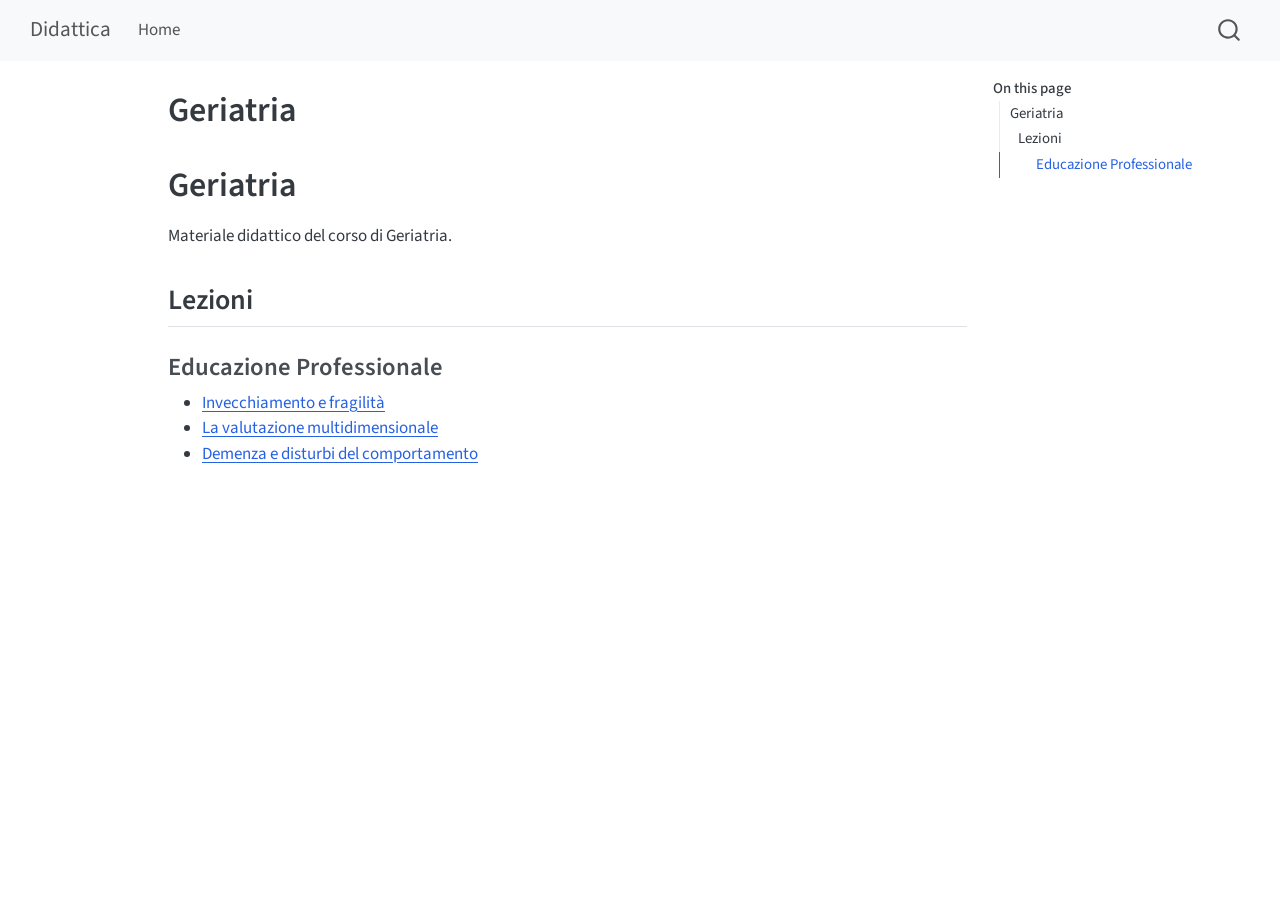
==== geriatria/index.html @ c0939ce2 "Built site for gh-pages" ====
<!DOCTYPE html>
<html xmlns="http://www.w3.org/1999/xhtml" lang="en" xml:lang="en"><head>

<meta charset="utf-8">
<meta name="generator" content="quarto-1.10.18">

<meta name="viewport" content="width=device-width, initial-scale=1.0, user-scalable=yes">


<title>Geriatria – Didattica</title>
<style>
/* Default styles provided by pandoc.
** See https://pandoc.org/MANUAL.html#variables-for-html for config info.
*/
span.smallcaps{font-variant: small-caps;}
div.columns{display: flex; gap: 1.5em;}
div.column{flex: auto;}
@media screen {
div.columns{gap: min(4vw, 1.5em);}
div.column{overflow-x: auto;}
}
div.hanging-indent{margin-left: 1.5em; text-indent: -1.5em;}
ul.task-list{list-style: none;}
ul.task-list li input[type="checkbox"] {
  width: 0.8em;
  margin: 0 0.8em 0.2em -1em; /* quarto-specific, see https://github.com/quarto-dev/quarto-cli/issues/4556 */ 
  vertical-align: middle;
}
</style>


<script src="../site_libs/quarto-nav/quarto-nav.js"></script>
<script src="../site_libs/quarto-nav/headroom.min.js"></script>
<script src="../site_libs/clipboard/clipboard.min.js"></script>
<script src="../site_libs/quarto-search/autocomplete.umd.js"></script>
<script src="../site_libs/quarto-search/fuse.min.js"></script>
<script src="../site_libs/quarto-search/quarto-search.js"></script>
<meta name="quarto:offset" content="../">
<script src="../site_libs/quarto-html/quarto.js" type="module"></script>
<script src="../site_libs/quarto-html/tabsets/tabsets.js" type="module"></script>
<script src="../site_libs/quarto-html/popper.min.js"></script>
<script src="../site_libs/quarto-html/tippy.umd.min.js"></script>
<script src="../site_libs/quarto-html/anchor.min.js"></script>
<link href="../site_libs/quarto-html/tippy.css" rel="stylesheet">
<link href="../site_libs/quarto-html/quarto-syntax-highlighting-64a204ab8560d761af7679ceaba22944.css" rel="stylesheet" id="quarto-text-highlighting-styles">
<script src="../site_libs/bootstrap/bootstrap.min.js"></script>
<link href="../site_libs/bootstrap/bootstrap-icons.css" rel="stylesheet">
<link href="../site_libs/bootstrap/bootstrap-55617497126496852ff9f5a59253c640.min.css" rel="stylesheet" append-hash="true" id="quarto-bootstrap" data-mode="light">
<script id="quarto-search-options" type="application/json">{
  "location": "navbar",
  "copy-button": false,
  "collapse-after": 3,
  "panel-placement": "end",
  "type": "overlay",
  "limit": 50,
  "keyboard-shortcut": [
    "f",
    "/",
    "s"
  ],
  "show-item-context": false,
  "language": {
    "search-no-results-text": "No results",
    "search-matching-documents-text": "matching documents",
    "search-copy-link-title": "Copy link to search",
    "search-hide-matches-text": "Hide additional matches",
    "search-more-match-text": "more match in this document",
    "search-more-matches-text": "more matches in this document",
    "search-clear-button-title": "Clear",
    "search-text-placeholder": "",
    "search-detached-cancel-button-title": "Cancel",
    "search-submit-button-title": "Submit",
    "search-label": "Search"
  }
}</script>


</head>

<body class="nav-fixed quarto-light">

<div id="quarto-search-results"></div>
  <header id="quarto-header" class="headroom fixed-top">
    <nav class="navbar navbar-expand-lg " data-bs-theme="dark">
      <div class="navbar-container container-fluid">
      <div class="navbar-brand-container mx-auto">
    <a class="navbar-brand" href="../index.html">
    <span class="navbar-title">Didattica</span>
    </a>
  </div>
            <div id="quarto-search" class="" title="Search"></div>
          <button class="navbar-toggler" type="button" data-bs-toggle="collapse" data-bs-target="#navbarCollapse" aria-controls="navbarCollapse" role="menu" aria-expanded="false" aria-label="Toggle navigation" onclick="if (window.quartoToggleHeadroom) { window.quartoToggleHeadroom(); }">
  <span class="navbar-toggler-icon"></span>
</button>
          <div class="collapse navbar-collapse" id="navbarCollapse">
            <ul class="navbar-nav navbar-nav-scroll me-auto">
  <li class="nav-item">
    <a class="nav-link" href="../index.html"> 
<span class="menu-text">Home</span></a>
  </li>  
</ul>
          </div> <!-- /navcollapse -->
            <div class="quarto-navbar-tools">
</div>
      </div> <!-- /container-fluid -->
    </nav>
</header>
<!-- content -->
<div id="quarto-content" class="quarto-container page-columns page-rows-contents page-layout-article page-navbar">
<!-- sidebar -->
<!-- margin-sidebar -->
    <div id="quarto-margin-sidebar" class="sidebar margin-sidebar">
        <nav id="TOC" role="doc-toc" class="toc-active">
    <h2 id="toc-title">On this page</h2>
   
  <ul>
  <li><a href="#geriatria" id="toc-geriatria" class="nav-link active" data-scroll-target="#geriatria">Geriatria</a>
  <ul class="collapse">
  <li><a href="#lezioni" id="toc-lezioni" class="nav-link" data-scroll-target="#lezioni">Lezioni</a>
  <ul class="collapse">
  <li><a href="#educazione-professionale" id="toc-educazione-professionale" class="nav-link" data-scroll-target="#educazione-professionale">Educazione Professionale</a></li>
  </ul></li>
  </ul></li>
  </ul>
</nav>
    </div>
<!-- main -->
<main class="content" id="quarto-document-content">

<header id="title-block-header" class="quarto-title-block default">
<div class="quarto-title">
<h1 class="title">Geriatria</h1>
</div>



<div class="quarto-title-meta">

    
  
    
  </div>
  


</header>


<section id="geriatria" class="level1">
<h1>Geriatria</h1>
<p>Materiale didattico del corso di Geriatria.</p>
<section id="lezioni" class="level2">
<h2 class="anchored" data-anchor-id="lezioni">Lezioni</h2>
<section id="educazione-professionale" class="level3">
<h3 class="anchored" data-anchor-id="educazione-professionale">Educazione Professionale</h3>
<ul>
<li><a href="../geriatria/educazione-professionale/01_invecchiamento_fragilita.html">Invecchiamento e fragilità</a></li>
<li><a href="../geriatria/educazione-professionale/02_valutazione_multidim.html">La valutazione multidimensionale</a></li>
<li><a href="../geriatria/educazione-professionale/03_demenza_BPSD.html">Demenza e disturbi del comportamento</a></li>
</ul>


</section>
</section>
</section>

</main> <!-- /main -->
<script id="quarto-html-after-body" type="application/javascript">
  window.document.addEventListener("DOMContentLoaded", function (event) {
    const icon = "";
    const anchorJS = new window.AnchorJS();
    anchorJS.options = {
      placement: 'right',
      icon: icon
    };
    anchorJS.add('.anchored');
    const isCodeAnnotation = (el) => {
      for (const clz of el.classList) {
        if (clz.startsWith('code-annotation-')) {                     
          return true;
        }
      }
      return false;
    }
    const onCopySuccess = function(e) {
      // button target
      const button = e.trigger;
      // don't keep focus
      button.blur();
      // flash "checked"
      button.classList.add('code-copy-button-checked');
      var currentTitle = button.getAttribute("title");
      button.setAttribute("title", "Copied!");
      let tooltip;
      if (window.bootstrap) {
        button.setAttribute("data-bs-toggle", "tooltip");
        button.setAttribute("data-bs-placement", "left");
        button.setAttribute("data-bs-title", "Copied!");
        tooltip = new bootstrap.Tooltip(button, 
          { trigger: "manual", 
            customClass: "code-copy-button-tooltip",
            offset: [0, -8]});
        tooltip.show();    
      }
      setTimeout(function() {
        if (tooltip) {
          tooltip.hide();
          button.removeAttribute("data-bs-title");
          button.removeAttribute("data-bs-toggle");
          button.removeAttribute("data-bs-placement");
        }
        button.setAttribute("title", currentTitle);
        button.classList.remove('code-copy-button-checked');
      }, 1000);
      // clear code selection
      e.clearSelection();
    }
    const getTextToCopy = function(trigger) {
      const outerScaffold = trigger.parentElement.cloneNode(true);
      const codeEl = outerScaffold.querySelector('code');
      for (const childEl of codeEl.children) {
        if (isCodeAnnotation(childEl)) {
          childEl.remove();
        }
      }
      return codeEl.innerText;
    }
    const clipboard = new window.ClipboardJS('.code-copy-button:not([data-in-quarto-modal])', {
      text: getTextToCopy
    });
    clipboard.on('success', onCopySuccess);
    if (window.document.getElementById('quarto-embedded-source-code-modal')) {
      const clipboardModal = new window.ClipboardJS('.code-copy-button[data-in-quarto-modal]', {
        text: getTextToCopy,
        container: window.document.getElementById('quarto-embedded-source-code-modal')
      });
      clipboardModal.on('success', onCopySuccess);
    }
      var localhostRegex = new RegExp(/^(?:http|https):\/\/localhost\:?[0-9]*\//);
      var mailtoRegex = new RegExp(/^mailto:/);
        var filterRegex = new RegExp("https:\/\/ZuccAlb89\.github\.io\/didattica\/");
      var isInternal = (href) => {
          return filterRegex.test(href) || localhostRegex.test(href) || mailtoRegex.test(href);
      }
      // Inspect non-navigation links and adorn them if external
     var links = window.document.querySelectorAll('a[href]:not(.nav-link):not(.navbar-brand):not(.toc-action):not(.sidebar-link):not(.sidebar-item-toggle):not(.pagination-link):not(.no-external):not([aria-hidden]):not(.dropdown-item):not(.quarto-navigation-tool):not(.about-link)');
      for (var i=0; i<links.length; i++) {
        const link = links[i];
        if (!isInternal(link.href)) {
          // undo the damage that might have been done by quarto-nav.js in the case of
          // links that we want to consider external
          if (link.dataset.originalHref !== undefined) {
            link.href = link.dataset.originalHref;
          }
        }
      }
    function tippyHover(el, contentFn, onTriggerFn, onUntriggerFn) {
      const config = {
        allowHTML: true,
        maxWidth: 500,
        delay: 100,
        arrow: false,
        appendTo: function(el) {
            return el.parentElement;
        },
        interactive: true,
        interactiveBorder: 10,
        theme: 'quarto',
        placement: 'bottom-start',
      };
      if (contentFn) {
        config.content = contentFn;
      }
      if (onTriggerFn) {
        config.onTrigger = onTriggerFn;
      }
      if (onUntriggerFn) {
        config.onUntrigger = onUntriggerFn;
      }
      window.tippy(el, config); 
    }
    const noterefs = window.document.querySelectorAll('a[role="doc-noteref"]');
    for (var i=0; i<noterefs.length; i++) {
      const ref = noterefs[i];
      tippyHover(ref, function() {
        // use id or data attribute instead here
        let href = ref.getAttribute('data-footnote-href') || ref.getAttribute('href');
        try { href = new URL(href).hash; } catch {}
        const id = href.replace(/^#\/?/, "");
        const note = window.document.getElementById(id);
        if (note) {
          return note.innerHTML;
        } else {
          return "";
        }
      });
    }
    const xrefs = window.document.querySelectorAll('a.quarto-xref');
    const processXRef = (id, note) => {
      // Strip column container classes
      const stripColumnClz = (el) => {
        el.classList.remove("page-full", "page-columns");
        if (el.children) {
          for (const child of el.children) {
            stripColumnClz(child);
          }
        }
      }
      stripColumnClz(note)
      if (id === null || id.startsWith('sec-')) {
        // Special case sections, only their first couple elements
        const container = document.createElement("div");
        if (note.children && note.children.length > 2) {
          container.appendChild(note.children[0].cloneNode(true));
          for (let i = 1; i < note.children.length; i++) {
            const child = note.children[i];
            if (child.tagName === "P" && child.innerText === "") {
              continue;
            } else {
              container.appendChild(child.cloneNode(true));
              break;
            }
          }
          if (window.Quarto?.typesetMath) {
            window.Quarto.typesetMath(container);
          }
          return container.innerHTML
        } else {
          if (window.Quarto?.typesetMath) {
            window.Quarto.typesetMath(note);
          }
          return note.innerHTML;
        }
      } else {
        // Remove any anchor links if they are present
        const anchorLink = note.querySelector('a.anchorjs-link');
        if (anchorLink) {
          anchorLink.remove();
        }
        if (window.Quarto?.typesetMath) {
          window.Quarto.typesetMath(note);
        }
        if (note.classList.contains("callout")) {
          return note.outerHTML;
        } else {
          return note.innerHTML;
        }
      }
    }
    for (var i=0; i<xrefs.length; i++) {
      const xref = xrefs[i];
      tippyHover(xref, undefined, function(instance) {
        instance.disable();
        let url = xref.getAttribute('href');
        let hash = undefined; 
        if (url.startsWith('#')) {
          hash = url;
        } else {
          try { hash = new URL(url).hash; } catch {}
        }
        if (hash) {
          const id = hash.replace(/^#\/?/, "");
          const note = window.document.getElementById(id);
          if (note !== null) {
            try {
              const html = processXRef(id, note.cloneNode(true));
              instance.setContent(html);
            } finally {
              instance.enable();
              instance.show();
            }
          } else {
            // See if we can fetch this
            fetch(url.split('#')[0])
            .then(res => res.text())
            .then(html => {
              const parser = new DOMParser();
              const htmlDoc = parser.parseFromString(html, "text/html");
              const note = htmlDoc.getElementById(id);
              if (note !== null) {
                const html = processXRef(id, note);
                instance.setContent(html);
              } 
            }).finally(() => {
              instance.enable();
              instance.show();
            });
          }
        } else {
          // See if we can fetch a full url (with no hash to target)
          // This is a special case and we should probably do some content thinning / targeting
          fetch(url)
          .then(res => res.text())
          .then(html => {
            const parser = new DOMParser();
            const htmlDoc = parser.parseFromString(html, "text/html");
            const note = htmlDoc.querySelector('main.content');
            if (note !== null) {
              // This should only happen for chapter cross references
              // (since there is no id in the URL)
              // remove the first header
              if (note.children.length > 0 && note.children[0].tagName === "HEADER") {
                note.children[0].remove();
              }
              const html = processXRef(null, note);
              instance.setContent(html);
            } 
          }).finally(() => {
            instance.enable();
            instance.show();
          });
        }
      }, function(instance) {
      });
    }
        let selectedAnnoteEl;
        const selectorForAnnotation = ( cell, annotation) => {
          let cellAttr = 'data-code-cell="' + cell + '"';
          let lineAttr = 'data-code-annotation="' +  annotation + '"';
          const selector = 'span[' + cellAttr + '][' + lineAttr + ']';
          return selector;
        }
        const selectCodeLines = (annoteEl) => {
          const doc = window.document;
          const targetCell = annoteEl.getAttribute("data-target-cell");
          const targetAnnotation = annoteEl.getAttribute("data-target-annotation");
          const annoteSpan = window.document.querySelector(selectorForAnnotation(targetCell, targetAnnotation));
          const lines = annoteSpan.getAttribute("data-code-lines").split(",");
          const lineIds = lines.map((line) => {
            return targetCell + "-" + line;
          })
          let top = null;
          let height = null;
          let parent = null;
          if (lineIds.length > 0) {
              //compute the position of the single el (top and bottom and make a div)
              const el = window.document.getElementById(lineIds[0]);
              top = el.offsetTop;
              height = el.offsetHeight;
              parent = el.parentElement.parentElement;
            if (lineIds.length > 1) {
              const lastEl = window.document.getElementById(lineIds[lineIds.length - 1]);
              const bottom = lastEl.offsetTop + lastEl.offsetHeight;
              height = bottom - top;
            }
            if (top !== null && height !== null && parent !== null) {
              // cook up a div (if necessary) and position it 
              let div = window.document.getElementById("code-annotation-line-highlight");
              if (div === null) {
                div = window.document.createElement("div");
                div.setAttribute("id", "code-annotation-line-highlight");
                div.style.position = 'absolute';
                parent.appendChild(div);
              }
              div.style.top = top - 2 + "px";
              div.style.height = height + 4 + "px";
              div.style.left = 0;
              let gutterDiv = window.document.getElementById("code-annotation-line-highlight-gutter");
              if (gutterDiv === null) {
                gutterDiv = window.document.createElement("div");
                gutterDiv.setAttribute("id", "code-annotation-line-highlight-gutter");
                gutterDiv.style.position = 'absolute';
                const codeCell = window.document.getElementById(targetCell);
                const gutter = codeCell.querySelector('.code-annotation-gutter');
                gutter.appendChild(gutterDiv);
              }
              gutterDiv.style.top = top - 2 + "px";
              gutterDiv.style.height = height + 4 + "px";
            }
            selectedAnnoteEl = annoteEl;
          }
        };
        const unselectCodeLines = () => {
          const elementsIds = ["code-annotation-line-highlight", "code-annotation-line-highlight-gutter"];
          elementsIds.forEach((elId) => {
            const div = window.document.getElementById(elId);
            if (div) {
              div.remove();
            }
          });
          selectedAnnoteEl = undefined;
        };
          // Handle positioning of the toggle
      window.addEventListener(
        "resize",
        throttle(() => {
          elRect = undefined;
          if (selectedAnnoteEl) {
            selectCodeLines(selectedAnnoteEl);
          }
        }, 10)
      );
      function throttle(fn, ms) {
      let throttle = false;
      let timer;
        return (...args) => {
          if(!throttle) { // first call gets through
              fn.apply(this, args);
              throttle = true;
          } else { // all the others get throttled
              if(timer) clearTimeout(timer); // cancel #2
              timer = setTimeout(() => {
                fn.apply(this, args);
                timer = throttle = false;
              }, ms);
          }
        };
      }
        // Attach click handler to the DT
        const annoteDls = window.document.querySelectorAll('dt[data-target-cell]');
        for (const annoteDlNode of annoteDls) {
          annoteDlNode.addEventListener('click', (event) => {
            const clickedEl = event.target;
            if (clickedEl !== selectedAnnoteEl) {
              unselectCodeLines();
              const activeEl = window.document.querySelector('dt[data-target-cell].code-annotation-active');
              if (activeEl) {
                activeEl.classList.remove('code-annotation-active');
              }
              selectCodeLines(clickedEl);
              clickedEl.classList.add('code-annotation-active');
            } else {
              // Unselect the line
              unselectCodeLines();
              clickedEl.classList.remove('code-annotation-active');
            }
          });
        }
    const findCites = (el) => {
      const parentEl = el.parentElement;
      if (parentEl) {
        const cites = parentEl.dataset.cites;
        if (cites) {
          return {
            el,
            cites: cites.split(' ')
          };
        } else {
          return findCites(el.parentElement)
        }
      } else {
        return undefined;
      }
    };
    var bibliorefs = window.document.querySelectorAll('a[role="doc-biblioref"]');
    for (var i=0; i<bibliorefs.length; i++) {
      const ref = bibliorefs[i];
      const citeInfo = findCites(ref);
      if (citeInfo) {
        tippyHover(citeInfo.el, function() {
          var popup = window.document.createElement('div');
          citeInfo.cites.forEach(function(cite) {
            var citeDiv = window.document.createElement('div');
            citeDiv.classList.add('hanging-indent');
            citeDiv.classList.add('csl-entry');
            var biblioDiv = window.document.getElementById('ref-' + cite);
            if (biblioDiv) {
              citeDiv.innerHTML = biblioDiv.innerHTML;
            }
            popup.appendChild(citeDiv);
          });
          return popup.innerHTML;
        });
      }
    }
  });
  </script>
</div> <!-- /content -->




</body></html>
---- site_libs/quarto-html/tippy.css ----
.tippy-box[data-animation=fade][data-state=hidden]{opacity:0}[data-tippy-root]{max-width:calc(100vw - 10px)}.tippy-box{position:relative;background-color:#333;color:#fff;border-radius:4px;font-size:14px;line-height:1.4;white-space:normal;outline:0;transition-property:transform,visibility,opacity}.tippy-box[data-placement^=top]>.tippy-arrow{bottom:0}.tippy-box[data-placement^=top]>.tippy-arrow:before{bottom:-7px;left:0;border-width:8px 8px 0;border-top-color:initial;transform-origin:center top}.tippy-box[data-placement^=bottom]>.tippy-arrow{top:0}.tippy-box[data-placement^=bottom]>.tippy-arrow:before{top:-7px;left:0;border-width:0 8px 8px;border-bottom-color:initial;transform-origin:center bottom}.tippy-box[data-placement^=left]>.tippy-arrow{right:0}.tippy-box[data-placement^=left]>.tippy-arrow:before{border-width:8px 0 8px 8px;border-left-color:initial;right:-7px;transform-origin:center left}.tippy-box[data-placement^=right]>.tippy-arrow{left:0}.tippy-box[data-placement^=right]>.tippy-arrow:before{left:-7px;border-width:8px 8px 8px 0;border-right-color:initial;transform-origin:center right}.tippy-box[data-inertia][data-state=visible]{transition-timing-function:cubic-bezier(.54,1.5,.38,1.11)}.tippy-arrow{width:16px;height:16px;color:#333}.tippy-arrow:before{content:"";position:absolute;border-color:transparent;border-style:solid}.tippy-content{position:relative;padding:5px 9px;z-index:1}
---- site_libs/quarto-html/quarto-syntax-highlighting-64a204ab8560d761af7679ceaba22944.css ----
/* quarto syntax highlight colors */
:root {
  --quarto-hl-ot-color: #003B4F;
  --quarto-hl-at-color: #657422;
  --quarto-hl-ss-color: #20794D;
  --quarto-hl-an-color: #5E5E5E;
  --quarto-hl-fu-color: #4758AB;
  --quarto-hl-st-color: #20794D;
  --quarto-hl-cf-color: #003B4F;
  --quarto-hl-op-color: #5E5E5E;
  --quarto-hl-er-color: #AD0000;
  --quarto-hl-bn-color: #AD0000;
  --quarto-hl-al-color: #AD0000;
  --quarto-hl-va-color: #111111;
  --quarto-hl-bu-color: inherit;
  --quarto-hl-ex-color: inherit;
  --quarto-hl-pp-color: #AD0000;
  --quarto-hl-in-color: #5E5E5E;
  --quarto-hl-vs-color: #20794D;
  --quarto-hl-wa-color: #5E5E5E;
  --quarto-hl-do-color: #5E5E5E;
  --quarto-hl-im-color: #00769E;
  --quarto-hl-ch-color: #20794D;
  --quarto-hl-dt-color: #AD0000;
  --quarto-hl-fl-color: #AD0000;
  --quarto-hl-co-color: #5E5E5E;
  --quarto-hl-cv-color: #5E5E5E;
  --quarto-hl-cn-color: #8f5902;
  --quarto-hl-sc-color: #5E5E5E;
  --quarto-hl-dv-color: #AD0000;
  --quarto-hl-kw-color: #003B4F;
}

/* other quarto variables */
:root {
  --quarto-font-monospace: SFMono-Regular, Menlo, Monaco, Consolas, "Liberation Mono", "Courier New", monospace;
}

/* syntax highlight based on Pandoc's rules */
pre > code.sourceCode > span {
  color: #003B4F;
}

code.sourceCode > span {
  color: #003B4F;
}

div.sourceCode,
div.sourceCode pre.sourceCode {
  color: #003B4F;
}

/* Normal */
code span {
  color: #003B4F;
}

/* Alert */
code span.al {
  color: #AD0000;
  font-style: inherit;
}

/* Annotation */
code span.an {
  color: #5E5E5E;
  font-style: inherit;
}

/* Attribute */
code span.at {
  color: #657422;
  font-style: inherit;
}

/* BaseN */
code span.bn {
  color: #AD0000;
  font-style: inherit;
}

/* BuiltIn */
code span.bu {
  font-style: inherit;
}

/* ControlFlow */
code span.cf {
  color: #003B4F;
  font-weight: bold;
  font-style: inherit;
}

/* Char */
code span.ch {
  color: #20794D;
  font-style: inherit;
}

/* Constant */
code span.cn {
  color: #8f5902;
  font-style: inherit;
}

/* Comment */
code span.co {
  color: #5E5E5E;
  font-style: inherit;
}

/* CommentVar */
code span.cv {
  color: #5E5E5E;
  font-style: italic;
}

/* Documentation */
code span.do {
  color: #5E5E5E;
  font-style: italic;
}

/* DataType */
code span.dt {
  color: #AD0000;
  font-style: inherit;
}

/* DecVal */
code span.dv {
  color: #AD0000;
  font-style: inherit;
}

/* Error */
code span.er {
  color: #AD0000;
  font-style: inherit;
}

/* Extension */
code span.ex {
  font-style: inherit;
}

/* Float */
code span.fl {
  color: #AD0000;
  font-style: inherit;
}

/* Function */
code span.fu {
  color: #4758AB;
  font-style: inherit;
}

/* Import */
code span.im {
  color: #00769E;
  font-style: inherit;
}

/* Information */
code span.in {
  color: #5E5E5E;
  font-style: inherit;
}

/* Keyword */
code span.kw {
  color: #003B4F;
  font-weight: bold;
  font-style: inherit;
}

/* Operator */
code span.op {
  color: #5E5E5E;
  font-style: inherit;
}

/* Other */
code span.ot {
  color: #003B4F;
  font-style: inherit;
}

/* Preprocessor */
code span.pp {
  color: #AD0000;
  font-style: inherit;
}

/* SpecialChar */
code span.sc {
  color: #5E5E5E;
  font-style: inherit;
}

/* SpecialString */
code span.ss {
  color: #20794D;
  font-style: inherit;
}

/* String */
code span.st {
  color: #20794D;
  font-style: inherit;
}

/* Variable */
code span.va {
  color: #111111;
  font-style: inherit;
}

/* VerbatimString */
code span.vs {
  color: #20794D;
  font-style: inherit;
}

/* Warning */
code span.wa {
  color: #5E5E5E;
  font-style: italic;
}

.prevent-inlining {
  content: "</";
}

/*# sourceMappingURL=9d8d5bb603a83b8298b89080a598c93b.css.map */
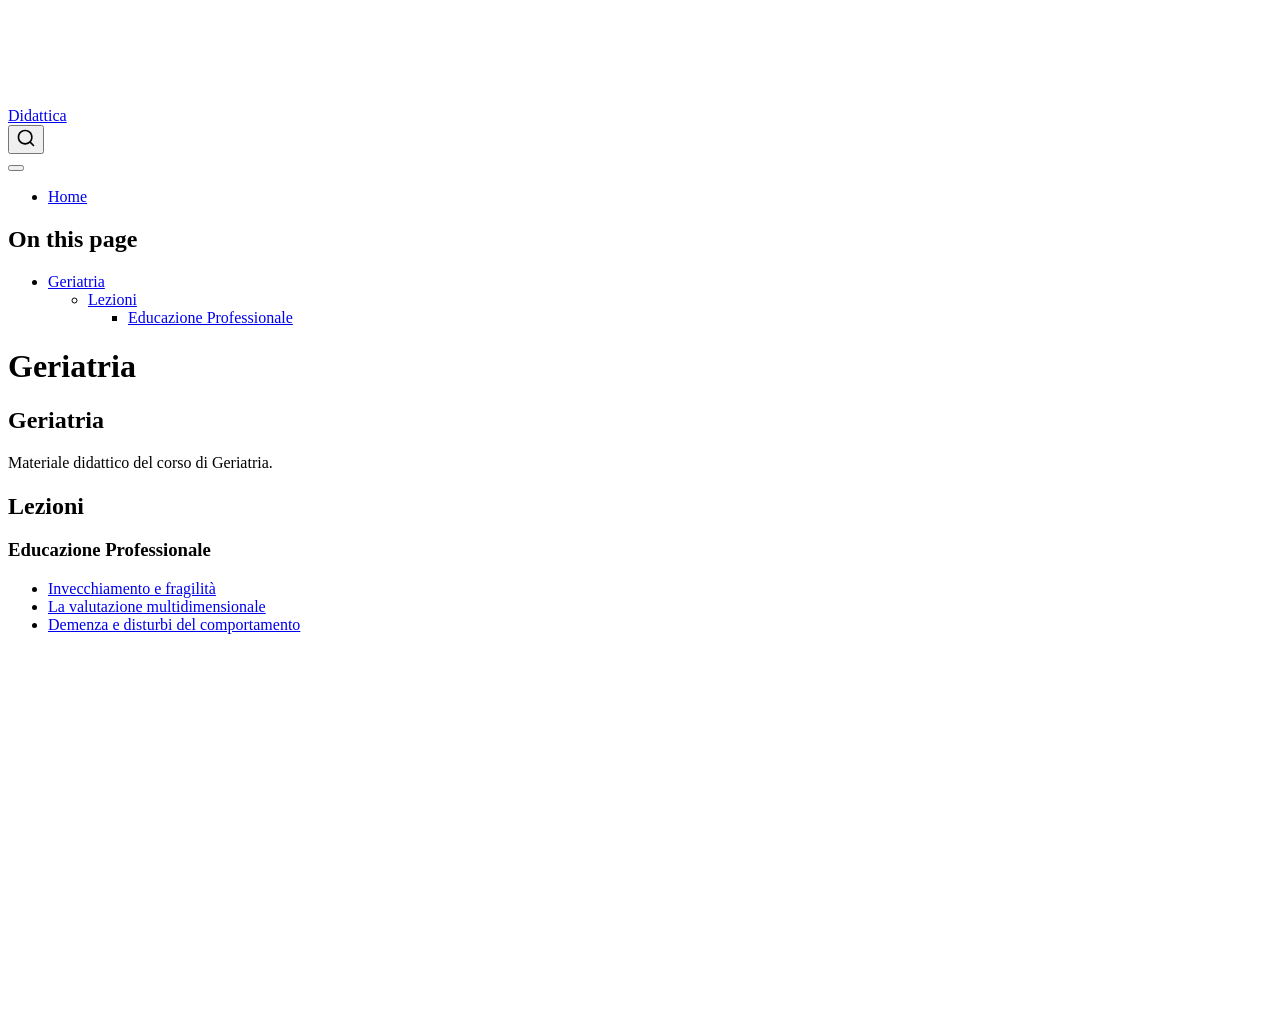
==== commit d6466f05: "Built site for gh-pages" ====
--- a/geriatria/index.html
+++ b/geriatria/index.html
@@ -45,7 +45,7 @@
 <link href="../site_libs/quarto-html/quarto-syntax-highlighting-64a204ab8560d761af7679ceaba22944.css" rel="stylesheet" id="quarto-text-highlighting-styles">
 <script src="../site_libs/bootstrap/bootstrap.min.js"></script>
 <link href="../site_libs/bootstrap/bootstrap-icons.css" rel="stylesheet">
-<link href="../site_libs/bootstrap/bootstrap-55617497126496852ff9f5a59253c640.min.css" rel="stylesheet" append-hash="true" id="quarto-bootstrap" data-mode="light">
+<link href="../site_libs/bootstrap/bootstrap-3e9b1289f5f353c49b617ce48ad2bc38.min.css" rel="stylesheet" append-hash="true" id="quarto-bootstrap" data-mode="light">
 <script id="quarto-search-options" type="application/json">{
   "location": "navbar",
   "copy-button": false,
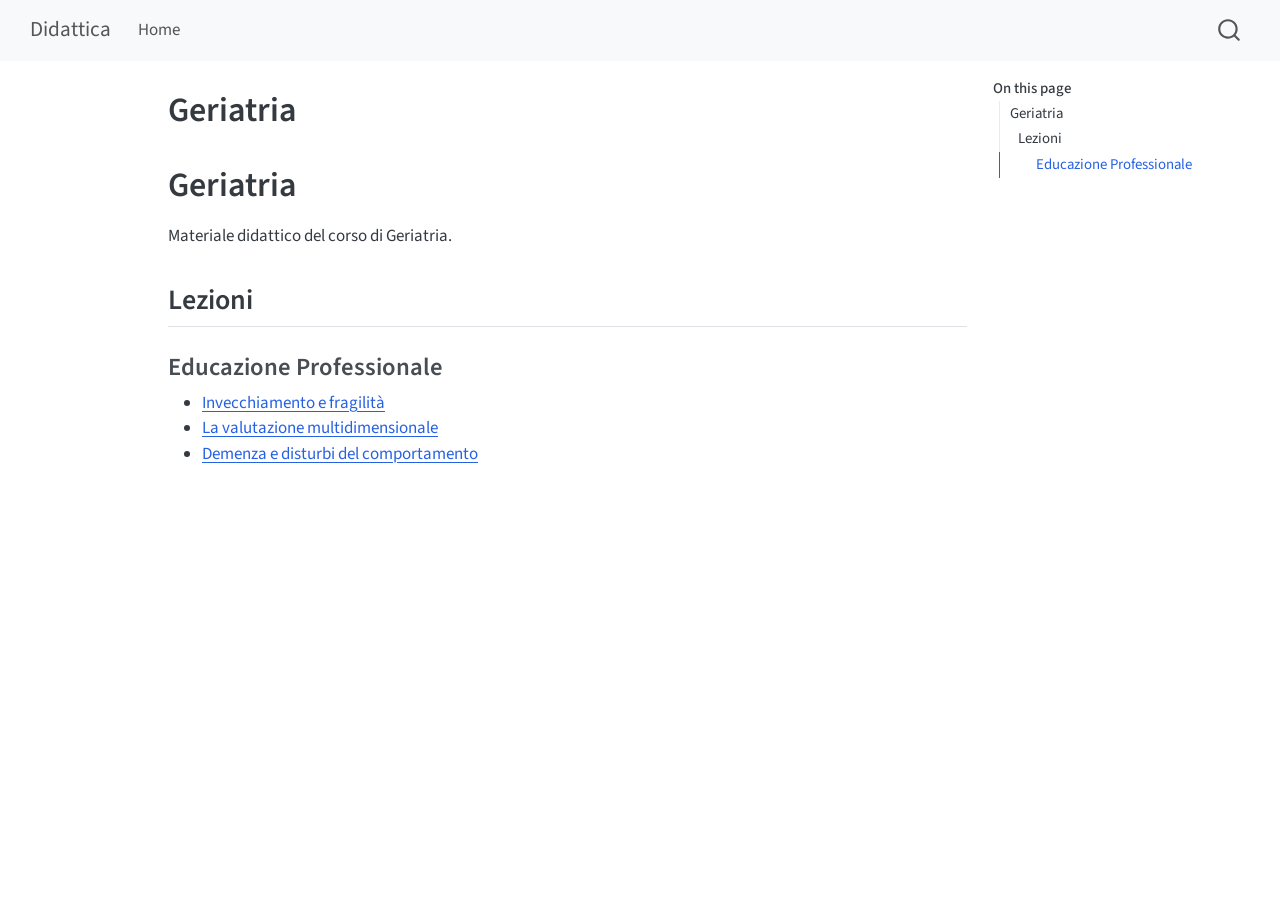
==== commit 50d4313e: "Built site for gh-pages" ====
--- a/geriatria/index.html
+++ b/geriatria/index.html
@@ -45,7 +45,7 @@
 <link href="../site_libs/quarto-html/quarto-syntax-highlighting-64a204ab8560d761af7679ceaba22944.css" rel="stylesheet" id="quarto-text-highlighting-styles">
 <script src="../site_libs/bootstrap/bootstrap.min.js"></script>
 <link href="../site_libs/bootstrap/bootstrap-icons.css" rel="stylesheet">
-<link href="../site_libs/bootstrap/bootstrap-3e9b1289f5f353c49b617ce48ad2bc38.min.css" rel="stylesheet" append-hash="true" id="quarto-bootstrap" data-mode="light">
+<link href="../site_libs/bootstrap/bootstrap-55617497126496852ff9f5a59253c640.min.css" rel="stylesheet" append-hash="true" id="quarto-bootstrap" data-mode="light">
 <script id="quarto-search-options" type="application/json">{
   "location": "navbar",
   "copy-button": false,
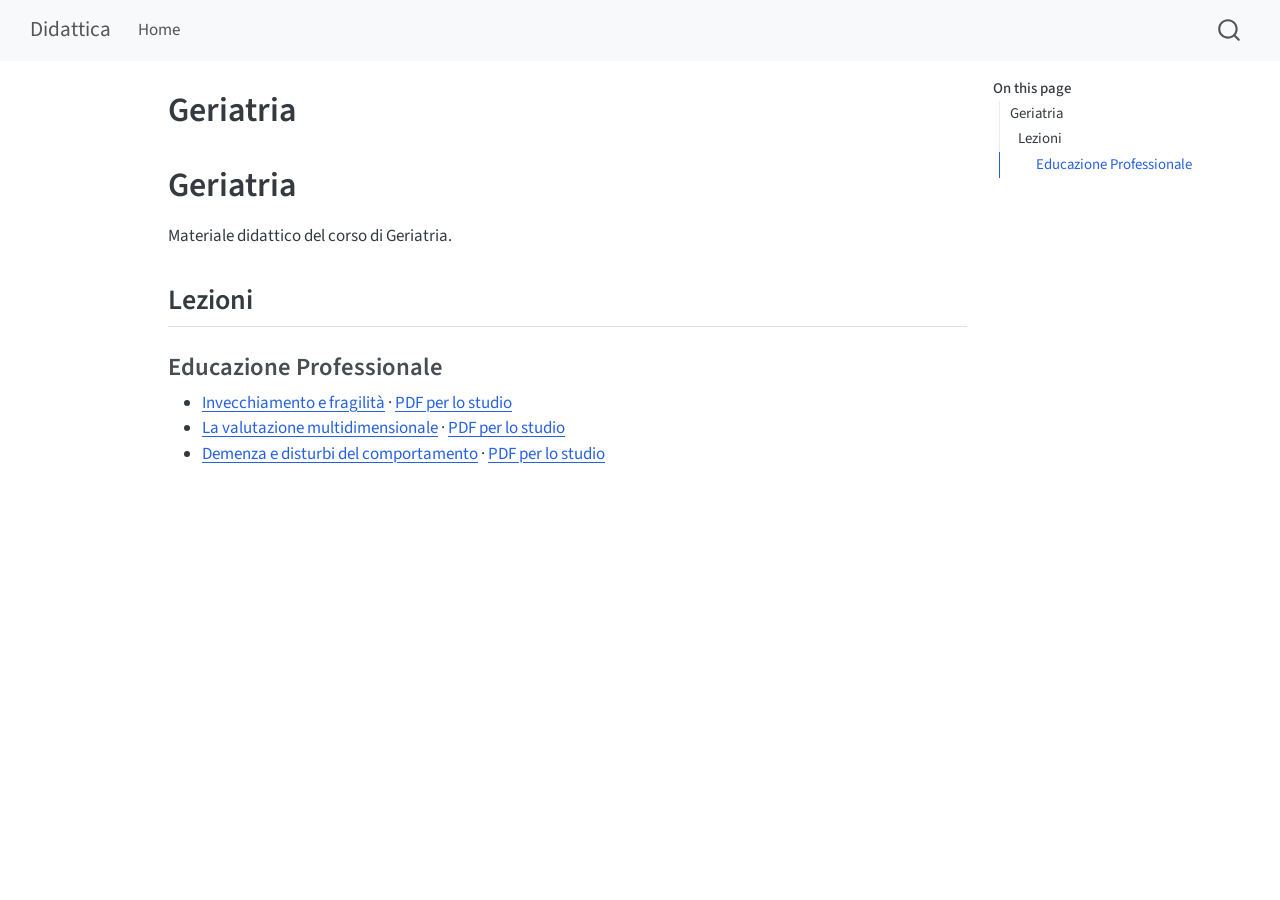
==== commit 6d322b6e: "Built site for gh-pages" ====
--- a/geriatria/index.html
+++ b/geriatria/index.html
@@ -154,9 +154,9 @@
 <section id="educazione-professionale" class="level3">
 <h3 class="anchored" data-anchor-id="educazione-professionale">Educazione Professionale</h3>
 <ul>
-<li><a href="../geriatria/educazione-professionale/01_invecchiamento_fragilita.html">Invecchiamento e fragilità</a></li>
-<li><a href="../geriatria/educazione-professionale/02_valutazione_multidim.html">La valutazione multidimensionale</a></li>
-<li><a href="../geriatria/educazione-professionale/03_demenza_BPSD.html">Demenza e disturbi del comportamento</a></li>
+<li><a href="../geriatria/educazione-professionale/01_invecchiamento_fragilita.html">Invecchiamento e fragilità</a> · <a href="educazione-professionale/pdf/01_invecchiamento_fragilita.pdf">PDF per lo studio</a></li>
+<li><a href="../geriatria/educazione-professionale/02_valutazione_multidim.html">La valutazione multidimensionale</a> · <a href="educazione-professionale/pdf/02_valutazione_multidimensionale.pdf">PDF per lo studio</a></li>
+<li><a href="../geriatria/educazione-professionale/03_demenza_BPSD.html">Demenza e disturbi del comportamento</a> · <a href="educazione-professionale/pdf/03_demenza_BPSD.pdf">PDF per lo studio</a></li>
 </ul>
 
 
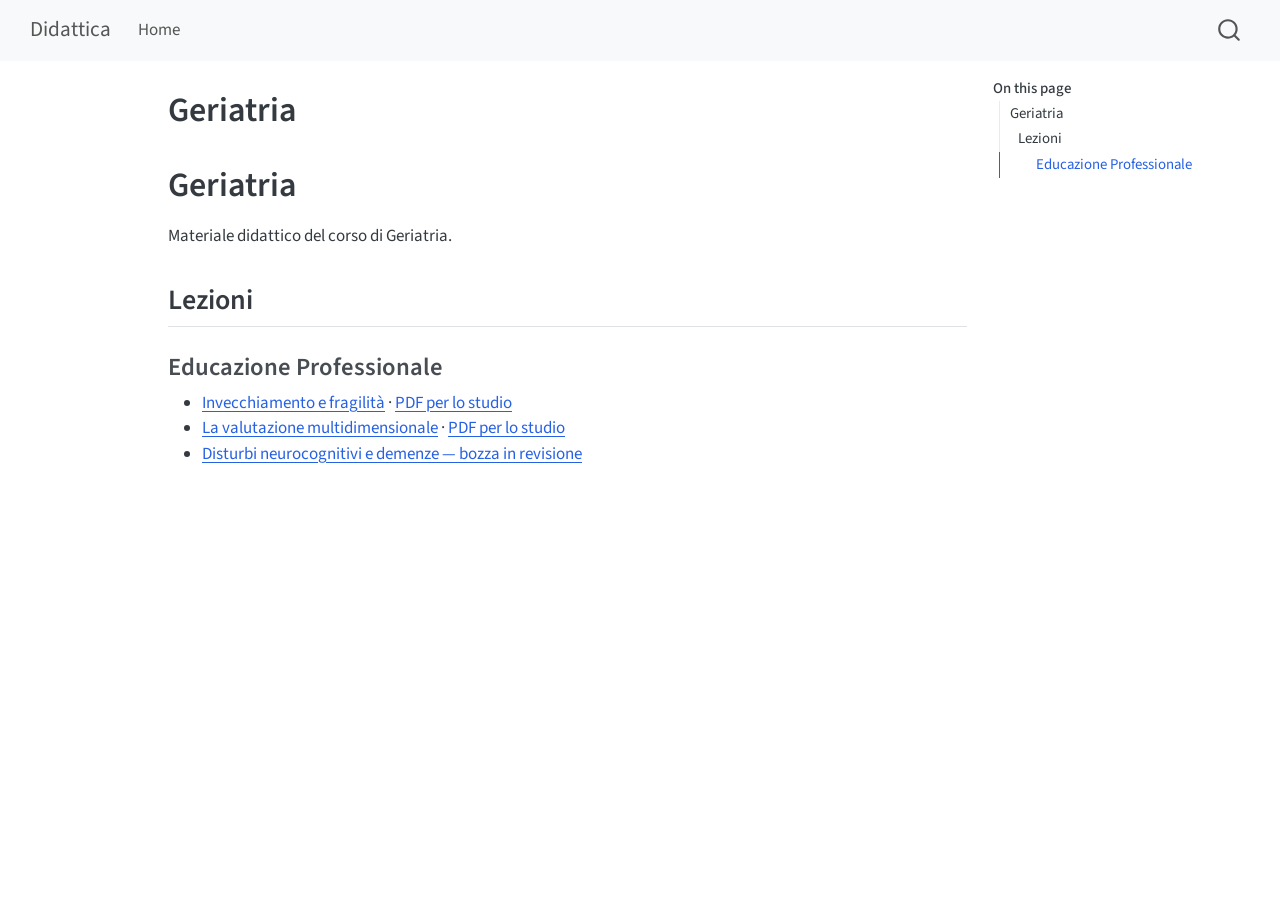
==== commit 40b24837: "Built site for gh-pages" ====
--- a/geriatria/index.html
+++ b/geriatria/index.html
@@ -156,7 +156,7 @@
 <ul>
 <li><a href="../geriatria/educazione-professionale/01_invecchiamento_fragilita.html">Invecchiamento e fragilità</a> · <a href="educazione-professionale/pdf/01_invecchiamento_fragilita.pdf">PDF per lo studio</a></li>
 <li><a href="../geriatria/educazione-professionale/02_valutazione_multidim.html">La valutazione multidimensionale</a> · <a href="educazione-professionale/pdf/02_valutazione_multidimensionale.pdf">PDF per lo studio</a></li>
-<li><a href="../geriatria/educazione-professionale/03_demenza_BPSD.html">Demenza e disturbi del comportamento</a> · <a href="educazione-professionale/pdf/03_demenza_BPSD.pdf">PDF per lo studio</a></li>
+<li><a href="../geriatria/educazione-professionale/03_demenza_BPSD_revisione.html">Disturbi neurocognitivi e demenze — bozza in revisione</a></li>
 </ul>
 
 
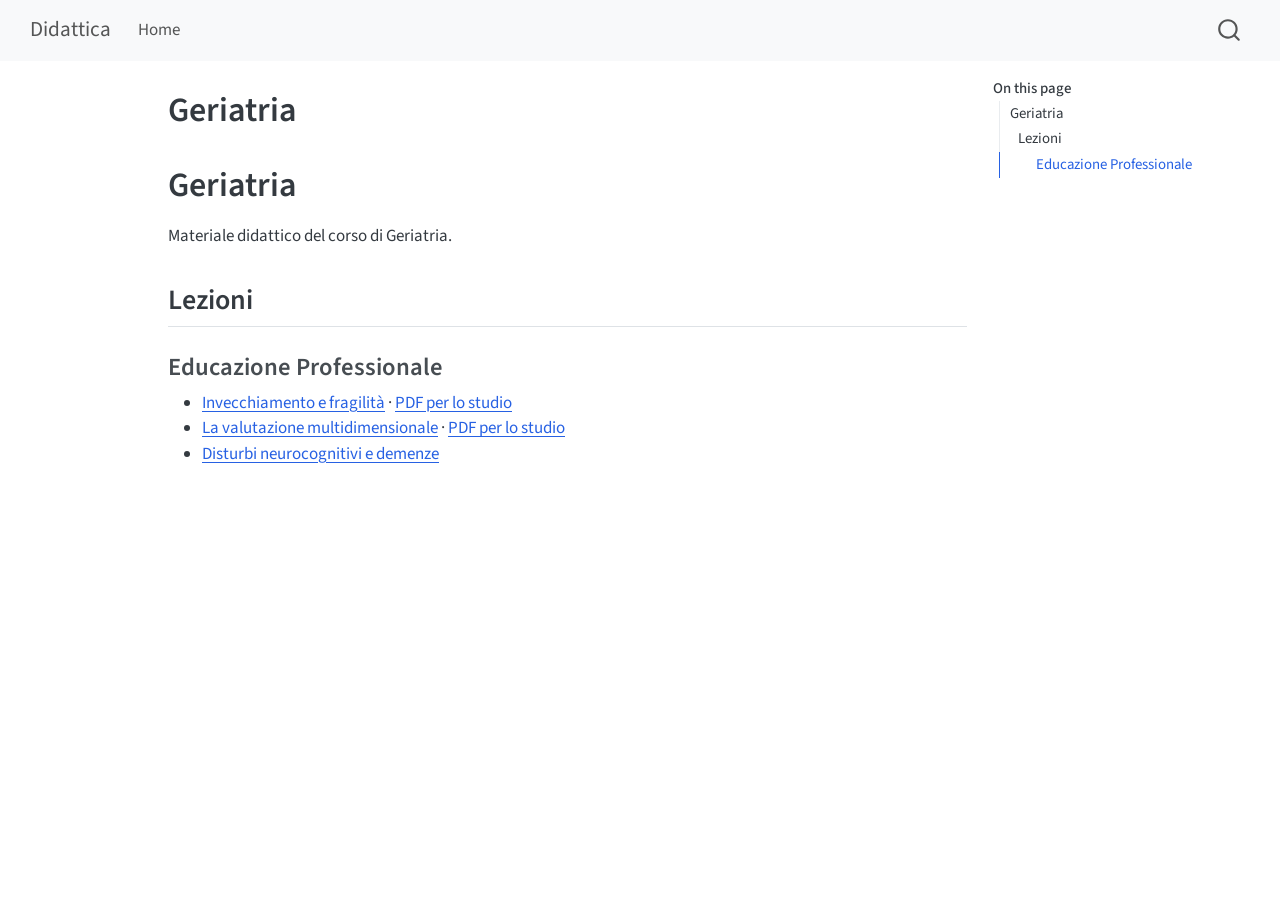
==== commit 1ba9f8a2: "Built site for gh-pages" ====
--- a/geriatria/index.html
+++ b/geriatria/index.html
@@ -2,7 +2,7 @@
 <html xmlns="http://www.w3.org/1999/xhtml" lang="en" xml:lang="en"><head>
 
 <meta charset="utf-8">
-<meta name="generator" content="quarto-1.10.18">
+<meta name="generator" content="quarto-1.10.19">
 
 <meta name="viewport" content="width=device-width, initial-scale=1.0, user-scalable=yes">
 
@@ -42,7 +42,7 @@
 <script src="../site_libs/quarto-html/tippy.umd.min.js"></script>
 <script src="../site_libs/quarto-html/anchor.min.js"></script>
 <link href="../site_libs/quarto-html/tippy.css" rel="stylesheet">
-<link href="../site_libs/quarto-html/quarto-syntax-highlighting-64a204ab8560d761af7679ceaba22944.css" rel="stylesheet" id="quarto-text-highlighting-styles">
+<link href="../site_libs/quarto-html/quarto-syntax-highlighting-bf27225e3a48a9273f3daa8f8e829971.css" rel="stylesheet" id="quarto-text-highlighting-styles">
 <script src="../site_libs/bootstrap/bootstrap.min.js"></script>
 <link href="../site_libs/bootstrap/bootstrap-icons.css" rel="stylesheet">
 <link href="../site_libs/bootstrap/bootstrap-55617497126496852ff9f5a59253c640.min.css" rel="stylesheet" append-hash="true" id="quarto-bootstrap" data-mode="light">
@@ -156,7 +156,7 @@
 <ul>
 <li><a href="../geriatria/educazione-professionale/01_invecchiamento_fragilita.html">Invecchiamento e fragilità</a> · <a href="educazione-professionale/pdf/01_invecchiamento_fragilita.pdf">PDF per lo studio</a></li>
 <li><a href="../geriatria/educazione-professionale/02_valutazione_multidim.html">La valutazione multidimensionale</a> · <a href="educazione-professionale/pdf/02_valutazione_multidimensionale.pdf">PDF per lo studio</a></li>
-<li><a href="../geriatria/educazione-professionale/03_demenza_BPSD_revisione.html">Disturbi neurocognitivi e demenze — bozza in revisione</a></li>
+<li><a href="../geriatria/educazione-professionale/03_demenza_BPSD.html">Disturbi neurocognitivi e demenze</a></li>
 </ul>
 
 
--- a/site_libs/quarto-html/quarto-syntax-highlighting-bf27225e3a48a9273f3daa8f8e829971.css
+++ b/site_libs/quarto-html/quarto-syntax-highlighting-bf27225e3a48a9273f3daa8f8e829971.css
@@ -0,0 +1,236 @@
+/* quarto syntax highlight colors */
+:root {
+  --quarto-hl-ot-color: #003B4F;
+  --quarto-hl-at-color: #657422;
+  --quarto-hl-ss-color: #20794D;
+  --quarto-hl-an-color: #5E5E5E;
+  --quarto-hl-fu-color: #4758AB;
+  --quarto-hl-st-color: #20794D;
+  --quarto-hl-cf-color: #003B4F;
+  --quarto-hl-op-color: #5E5E5E;
+  --quarto-hl-er-color: #AD0000;
+  --quarto-hl-bn-color: #AD0000;
+  --quarto-hl-al-color: #AD0000;
+  --quarto-hl-va-color: #111111;
+  --quarto-hl-bu-color: inherit;
+  --quarto-hl-ex-color: inherit;
+  --quarto-hl-pp-color: #AD0000;
+  --quarto-hl-in-color: #5E5E5E;
+  --quarto-hl-vs-color: #20794D;
+  --quarto-hl-wa-color: #5E5E5E;
+  --quarto-hl-do-color: #5E5E5E;
+  --quarto-hl-im-color: #00769E;
+  --quarto-hl-ch-color: #20794D;
+  --quarto-hl-dt-color: #AD0000;
+  --quarto-hl-fl-color: #AD0000;
+  --quarto-hl-co-color: #5E5E5E;
+  --quarto-hl-cv-color: #5E5E5E;
+  --quarto-hl-cn-color: #8f5902;
+  --quarto-hl-sc-color: #5E5E5E;
+  --quarto-hl-dv-color: #AD0000;
+  --quarto-hl-kw-color: #003B4F;
+}
+
+/* other quarto variables */
+:root {
+  --quarto-font-monospace: SFMono-Regular, Menlo, Monaco, Consolas, "Liberation Mono", "Courier New", monospace;
+}
+
+/* syntax highlight based on Pandoc's rules */
+pre > code.sourceCode > span {
+  color: #003B4F;
+}
+
+code.sourceCode > span {
+  color: #003B4F;
+}
+
+div.sourceCode,
+div.sourceCode pre.sourceCode {
+  color: #003B4F;
+}
+
+/* Normal */
+code span {
+  color: #003B4F;
+}
+
+/* Alert */
+code span.al {
+  color: #AD0000;
+  font-style: inherit;
+}
+
+/* Annotation */
+code span.an {
+  color: #5E5E5E;
+  font-style: inherit;
+}
+
+/* Attribute */
+code span.at {
+  color: #657422;
+  font-style: inherit;
+}
+
+/* BaseN */
+code span.bn {
+  color: #AD0000;
+  font-style: inherit;
+}
+
+/* BuiltIn */
+code span.bu {
+  font-style: inherit;
+}
+
+/* ControlFlow */
+code span.cf {
+  color: #003B4F;
+  font-weight: bold;
+  font-style: inherit;
+}
+
+/* Char */
+code span.ch {
+  color: #20794D;
+  font-style: inherit;
+}
+
+/* Constant */
+code span.cn {
+  color: #8f5902;
+  font-style: inherit;
+}
+
+/* Comment */
+code span.co {
+  color: #5E5E5E;
+  font-style: inherit;
+}
+
+/* CommentVar */
+code span.cv {
+  color: #5E5E5E;
+  font-style: italic;
+}
+
+/* Documentation */
+code span.do {
+  color: #5E5E5E;
+  font-style: italic;
+}
+
+/* DataType */
+code span.dt {
+  color: #AD0000;
+  font-style: inherit;
+}
+
+/* DecVal */
+code span.dv {
+  color: #AD0000;
+  font-style: inherit;
+}
+
+/* Error */
+code span.er {
+  color: #AD0000;
+  font-style: inherit;
+}
+
+/* Extension */
+code span.ex {
+  font-style: inherit;
+}
+
+/* Float */
+code span.fl {
+  color: #AD0000;
+  font-style: inherit;
+}
+
+/* Function */
+code span.fu {
+  color: #4758AB;
+  font-style: inherit;
+}
+
+/* Import */
+code span.im {
+  color: #00769E;
+  font-style: inherit;
+}
+
+/* Information */
+code span.in {
+  color: #5E5E5E;
+  font-style: inherit;
+}
+
+/* Keyword */
+code span.kw {
+  color: #003B4F;
+  font-weight: bold;
+  font-style: inherit;
+}
+
+/* Operator */
+code span.op {
+  color: #5E5E5E;
+  font-style: inherit;
+}
+
+/* Other */
+code span.ot {
+  color: #003B4F;
+  font-style: inherit;
+}
+
+/* Preprocessor */
+code span.pp {
+  color: #AD0000;
+  font-style: inherit;
+}
+
+/* SpecialChar */
+code span.sc {
+  color: #5E5E5E;
+  font-style: inherit;
+}
+
+/* SpecialString */
+code span.ss {
+  color: #20794D;
+  font-style: inherit;
+}
+
+/* String */
+code span.st {
+  color: #20794D;
+  font-style: inherit;
+}
+
+/* Variable */
+code span.va {
+  color: #111111;
+  font-style: inherit;
+}
+
+/* VerbatimString */
+code span.vs {
+  color: #20794D;
+  font-style: inherit;
+}
+
+/* Warning */
+code span.wa {
+  color: #5E5E5E;
+  font-style: italic;
+}
+
+.prevent-inlining {
+  content: "</";
+}
+
+/*# sourceMappingURL=8be38f48d34c45af72792cbd699585e7.css.map */
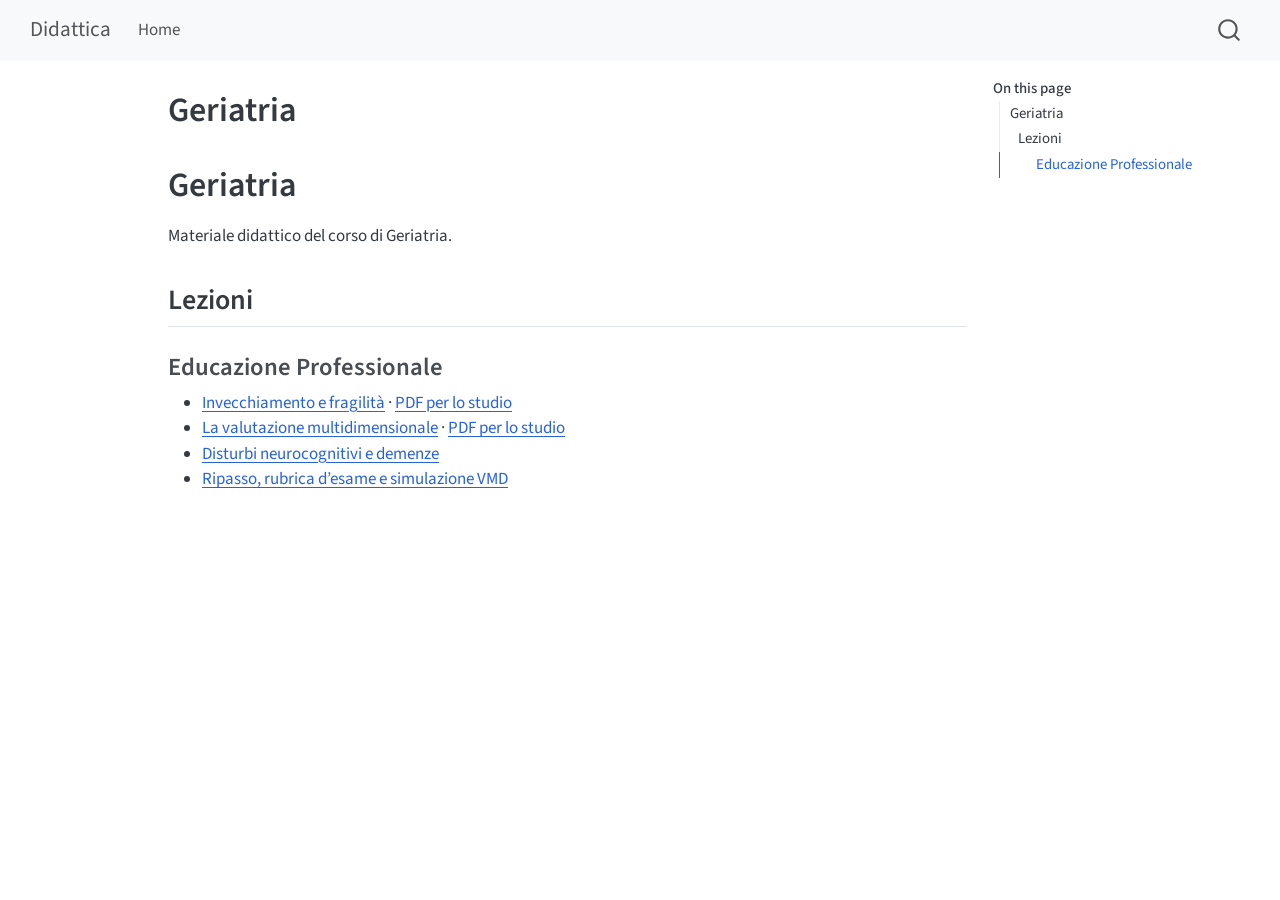
==== commit 4127261c: "Built site for gh-pages" ====
--- a/geriatria/index.html
+++ b/geriatria/index.html
@@ -157,6 +157,7 @@
 <li><a href="../geriatria/educazione-professionale/01_invecchiamento_fragilita.html">Invecchiamento e fragilità</a> · <a href="educazione-professionale/pdf/01_invecchiamento_fragilita.pdf">PDF per lo studio</a></li>
 <li><a href="../geriatria/educazione-professionale/02_valutazione_multidim.html">La valutazione multidimensionale</a> · <a href="educazione-professionale/pdf/02_valutazione_multidimensionale.pdf">PDF per lo studio</a></li>
 <li><a href="../geriatria/educazione-professionale/03_demenza_BPSD.html">Disturbi neurocognitivi e demenze</a></li>
+<li><a href="../geriatria/educazione-professionale/04_ripasso_esame_vmd.html">Ripasso, rubrica d’esame e simulazione VMD</a></li>
 </ul>
 
 
